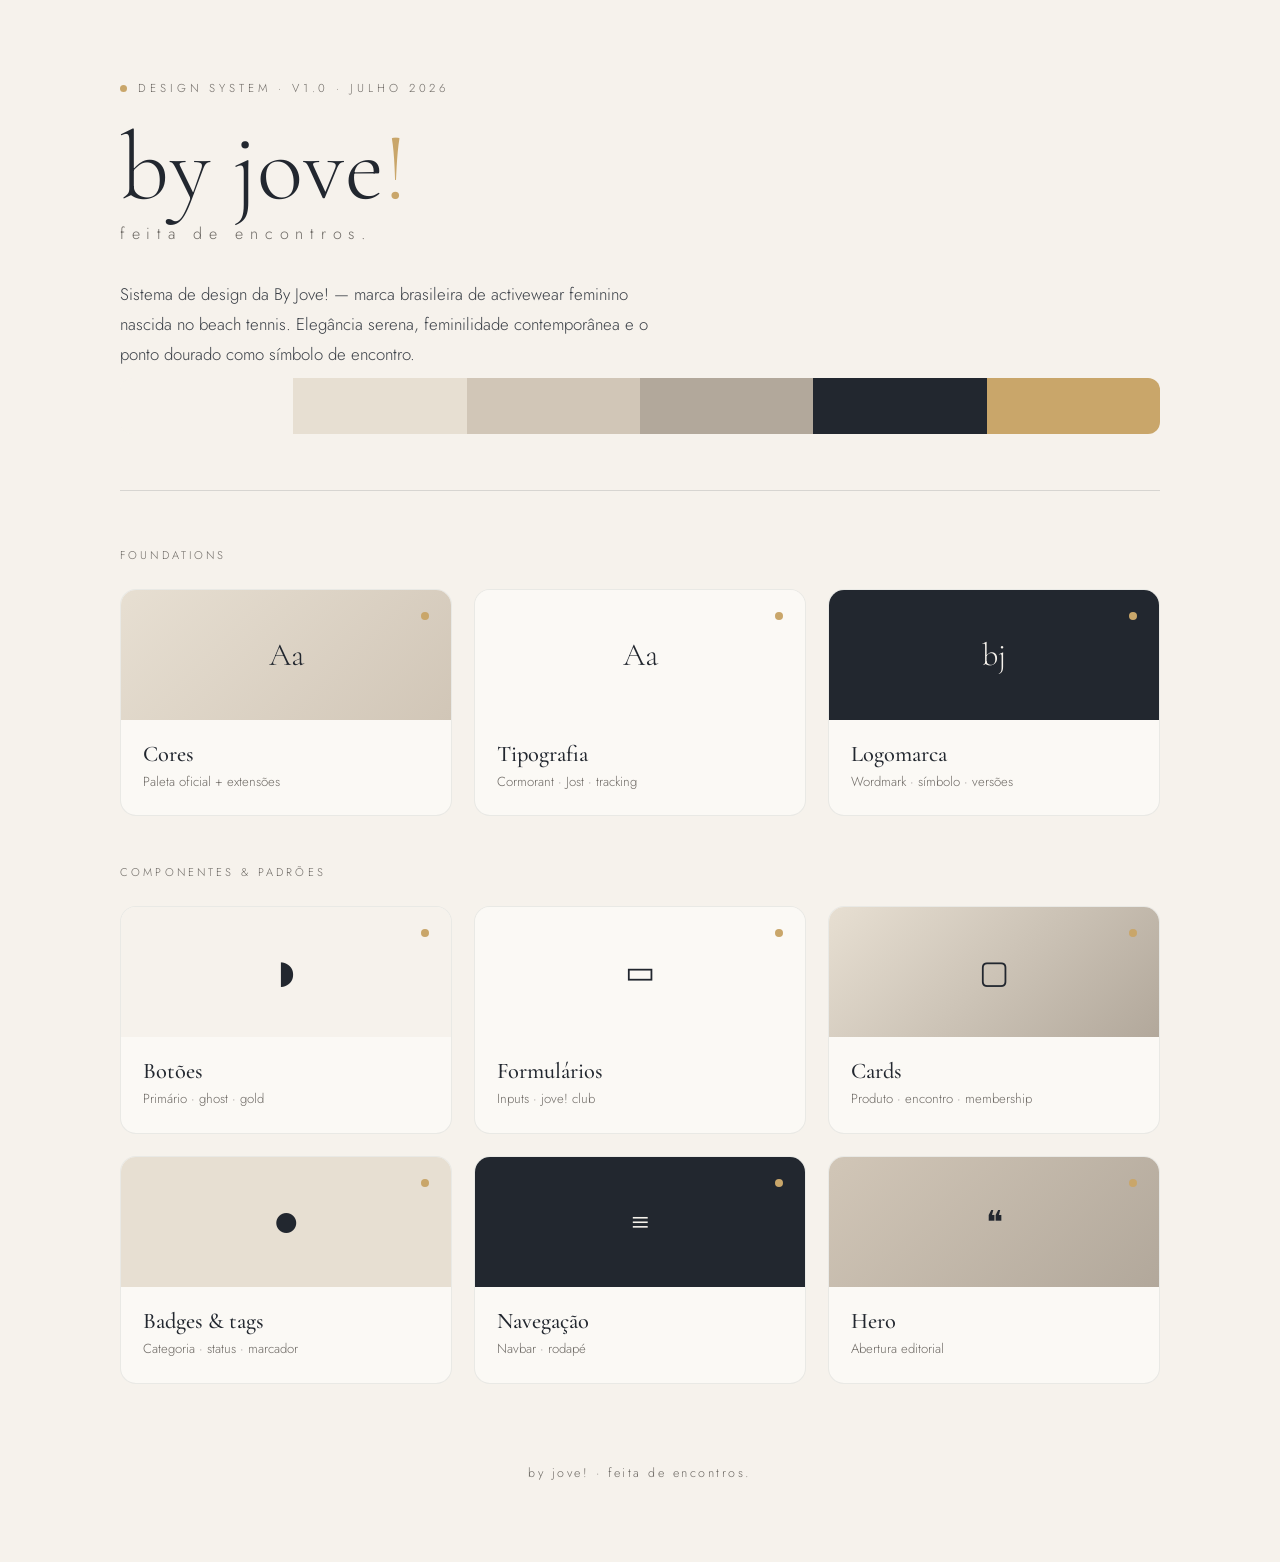
==== index.html @ b801fdae "Configura Design System da By Jove! Adiciona sistema de design completo baseado na plataforma estrat" ====
<!doctype html>
<html lang="pt-BR">
<head>
<meta charset="utf-8">
<meta name="viewport" content="width=device-width, initial-scale=1">
<title>By Jove! · Design System</title>
<style>
@import url('https://fonts.googleapis.com/css2?family=Cormorant+Garamond:wght@300;400;500;600&family=Jost:wght@300;400;500&display=swap');
:root{--offwhite:#F6F2EC;--areia:#E7DFD2;--taupe:#D1C6B7;--pedra:#B2A89B;--carvao:#22272F;--ouro:#C9A66A;--mineral:#6E6A65;
  --serif:"Cormorant Garamond",Georgia,serif;--sans:"Jost","Century Gothic",Arial,sans-serif;}
*{box-sizing:border-box;margin:0;padding:0}
body{background:var(--offwhite);color:var(--carvao);font-family:var(--sans);font-weight:300;-webkit-font-smoothing:antialiased}
.wrap{max-width:1120px;margin:0 auto;padding:80px 40px}
.eyebrow{font-size:.72rem;letter-spacing:.34em;text-transform:uppercase;color:var(--mineral);display:flex;align-items:center;gap:11px}
.eyebrow .dot{width:7px;height:7px;border-radius:50%;background:var(--ouro)}
.brand{font-family:var(--serif);font-weight:300;font-size:clamp(3.6rem,8vw,6rem);line-height:1;margin:24px 0 6px;position:relative}
.brand .dt{color:var(--ouro)}
.tagline{font-size:1rem;letter-spacing:.42em;text-transform:lowercase;color:var(--mineral)}
.lead{font-family:var(--sans);font-size:1.05rem;line-height:1.8;color:#3a3f46;max-width:560px;margin:34px 0 0}
.rule{height:1px;background:rgba(34,39,47,.14);margin:56px 0}
.sec-title{font-size:.7rem;letter-spacing:.28em;text-transform:uppercase;color:var(--mineral);margin-bottom:26px}
.grid{display:grid;grid-template-columns:repeat(3,1fr);gap:22px}
.tile{display:block;text-decoration:none;color:inherit;background:#FBF9F5;border:1px solid rgba(34,39,47,.08);border-radius:16px;overflow:hidden;transition:.28s}
.tile:hover{box-shadow:0 18px 48px -24px rgba(34,39,47,.35);transform:translateY(-3px)}
.tile .prev{height:130px;display:flex;align-items:center;justify-content:center;font-family:var(--serif);font-size:2rem;position:relative}
.tile .prev .dt{position:absolute;top:22px;right:22px;width:8px;height:8px;border-radius:50%;background:var(--ouro)}
.tile .body{padding:20px 22px 24px}
.tile h3{font-family:var(--serif);font-weight:500;font-size:1.4rem}
.tile p{font-size:.82rem;color:var(--mineral);margin-top:5px;line-height:1.5}
.palette{display:flex;gap:0;border-radius:12px;overflow:hidden;margin-top:8px}
.palette span{flex:1;height:56px}
footer{margin-top:80px;text-align:center;color:var(--mineral);font-size:.78rem;letter-spacing:.2em;text-transform:lowercase}
</style>
</head>
<body>
<div class="wrap">
  <div class="eyebrow"><span class="dot"></span>Design System · v1.0 · Julho 2026</div>
  <div class="brand">by jove<span class="dt">!</span></div>
  <div class="tagline">feita de encontros.</div>
  <p class="lead">Sistema de design da By Jove! — marca brasileira de activewear feminino nascida no beach tennis. Elegância serena, feminilidade contemporânea e o ponto dourado como símbolo de encontro.</p>

  <div class="palette">
    <span style="background:#F6F2EC"></span><span style="background:#E7DFD2"></span><span style="background:#D1C6B7"></span><span style="background:#B2A89B"></span><span style="background:#22272F"></span><span style="background:#C9A66A"></span>
  </div>

  <div class="rule"></div>

  <div class="sec-title">Foundations</div>
  <div class="grid">
    <a class="tile" href="design-system/foundations/colors.html"><div class="prev" style="background:linear-gradient(135deg,#E7DFD2,#D1C6B7)"><span class="dt"></span>Aa</div><div class="body"><h3>Cores</h3><p>Paleta oficial + extensões</p></div></a>
    <a class="tile" href="design-system/foundations/typography.html"><div class="prev" style="background:#FBF9F5"><span class="dt"></span>Aa</div><div class="body"><h3>Tipografia</h3><p>Cormorant · Jost · tracking</p></div></a>
    <a class="tile" href="design-system/foundations/logo.html"><div class="prev" style="background:#22272F;color:#F6F2EC"><span class="dt"></span>bj</div><div class="body"><h3>Logomarca</h3><p>Wordmark · símbolo · versões</p></div></a>
  </div>

  <div class="sec-title" style="margin-top:48px">Componentes &amp; padrões</div>
  <div class="grid">
    <a class="tile" href="design-system/components/buttons.html"><div class="prev" style="background:#F6F2EC"><span class="dt"></span>◗</div><div class="body"><h3>Botões</h3><p>Primário · ghost · gold</p></div></a>
    <a class="tile" href="design-system/components/forms.html"><div class="prev" style="background:#FBF9F5"><span class="dt"></span>▭</div><div class="body"><h3>Formulários</h3><p>Inputs · jove! club</p></div></a>
    <a class="tile" href="design-system/components/cards.html"><div class="prev" style="background:linear-gradient(135deg,#E7DFD2,#B2A89B)"><span class="dt"></span>▢</div><div class="body"><h3>Cards</h3><p>Produto · encontro · membership</p></div></a>
    <a class="tile" href="design-system/components/badges.html"><div class="prev" style="background:#E7DFD2"><span class="dt"></span>●</div><div class="body"><h3>Badges &amp; tags</h3><p>Categoria · status · marcador</p></div></a>
    <a class="tile" href="design-system/components/navigation.html"><div class="prev" style="background:#22272F;color:#F6F2EC"><span class="dt"></span>≡</div><div class="body"><h3>Navegação</h3><p>Navbar · rodapé</p></div></a>
    <a class="tile" href="design-system/components/hero.html"><div class="prev" style="background:linear-gradient(135deg,#D1C6B7,#B2A89B)"><span class="dt"></span>❝</div><div class="body"><h3>Hero</h3><p>Abertura editorial</p></div></a>
  </div>

  <footer>by jove! · feita de encontros.</footer>
</div>
</body>
</html>
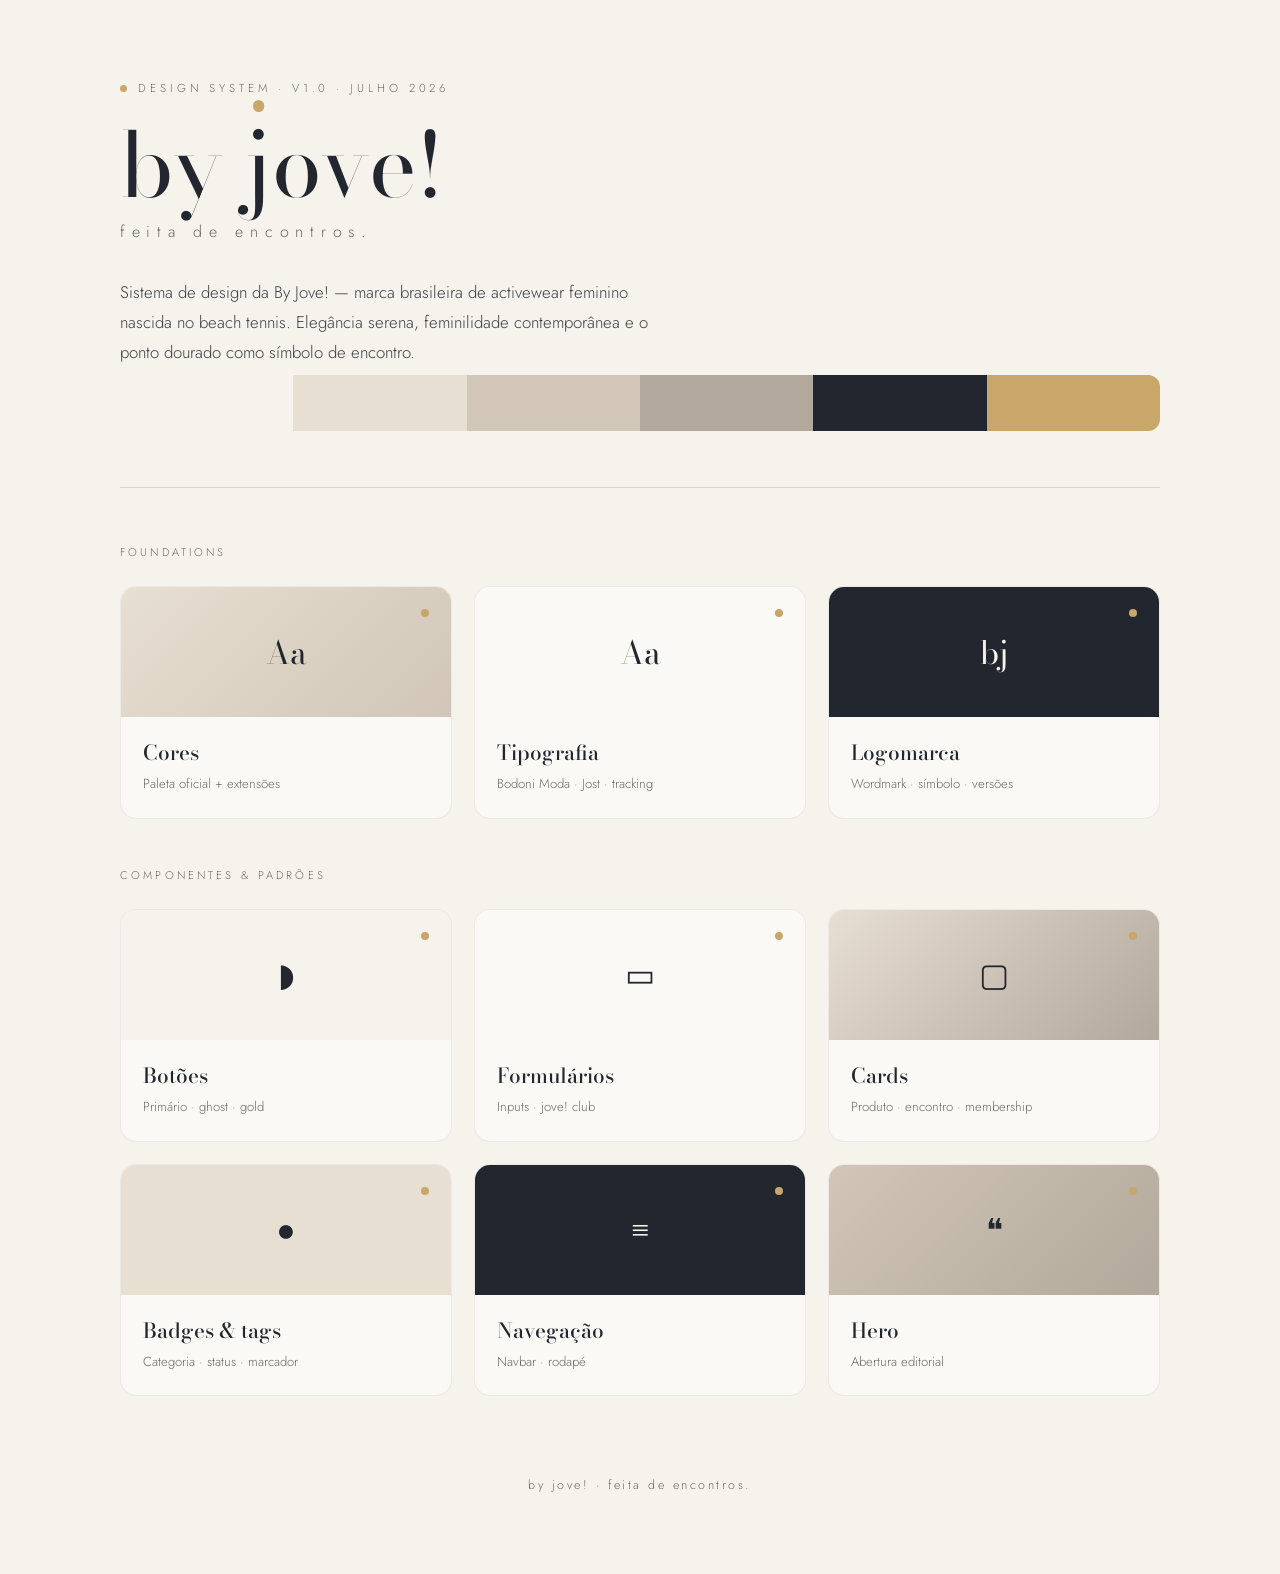
==== commit 6dfe0c39: "Fidelidade à marca: wordmark Bodoni Moda + ponto proprietário no "j" - Substitui a serifada de exibi" ====
--- a/index.html
+++ b/index.html
@@ -5,16 +5,18 @@
 <meta name="viewport" content="width=device-width, initial-scale=1">
 <title>By Jove! · Design System</title>
 <style>
-@import url('https://fonts.googleapis.com/css2?family=Cormorant+Garamond:wght@300;400;500;600&family=Jost:wght@300;400;500&display=swap');
+@import url('https://fonts.googleapis.com/css2?family=Bodoni+Moda:opsz,wght@6..96,400;6..96,500&family=Cormorant+Garamond:wght@300;400;500&family=Jost:wght@300;400;500&display=swap');
 :root{--offwhite:#F6F2EC;--areia:#E7DFD2;--taupe:#D1C6B7;--pedra:#B2A89B;--carvao:#22272F;--ouro:#C9A66A;--mineral:#6E6A65;
-  --serif:"Cormorant Garamond",Georgia,serif;--sans:"Jost","Century Gothic",Arial,sans-serif;}
+  --display:"Bodoni Moda",Didot,Georgia,serif;--serif:"Cormorant Garamond",Georgia,serif;--sans:"Jost","Century Gothic",Arial,sans-serif;}
 *{box-sizing:border-box;margin:0;padding:0}
 body{background:var(--offwhite);color:var(--carvao);font-family:var(--sans);font-weight:300;-webkit-font-smoothing:antialiased}
 .wrap{max-width:1120px;margin:0 auto;padding:80px 40px}
 .eyebrow{font-size:.72rem;letter-spacing:.34em;text-transform:uppercase;color:var(--mineral);display:flex;align-items:center;gap:11px}
 .eyebrow .dot{width:7px;height:7px;border-radius:50%;background:var(--ouro)}
-.brand{font-family:var(--serif);font-weight:300;font-size:clamp(3.6rem,8vw,6rem);line-height:1;margin:24px 0 6px;position:relative}
-.brand .dt{color:var(--ouro)}
+/* wordmark */
+.wm{font-family:var(--display);font-weight:400;font-size:clamp(3.4rem,8vw,5.6rem);line-height:1;letter-spacing:.005em;position:relative;display:inline-block;margin:24px 0 10px}
+.jw{position:relative;display:inline-block}
+.jw .tt{position:absolute;top:-.22em;left:50%;transform:translateX(-50%);width:.13em;height:.13em;border-radius:50%;background:var(--ouro)}
 .tagline{font-size:1rem;letter-spacing:.42em;text-transform:lowercase;color:var(--mineral)}
 .lead{font-family:var(--sans);font-size:1.05rem;line-height:1.8;color:#3a3f46;max-width:560px;margin:34px 0 0}
 .rule{height:1px;background:rgba(34,39,47,.14);margin:56px 0}
@@ -22,11 +24,11 @@
 .grid{display:grid;grid-template-columns:repeat(3,1fr);gap:22px}
 .tile{display:block;text-decoration:none;color:inherit;background:#FBF9F5;border:1px solid rgba(34,39,47,.08);border-radius:16px;overflow:hidden;transition:.28s}
 .tile:hover{box-shadow:0 18px 48px -24px rgba(34,39,47,.35);transform:translateY(-3px)}
-.tile .prev{height:130px;display:flex;align-items:center;justify-content:center;font-family:var(--serif);font-size:2rem;position:relative}
+.tile .prev{height:130px;display:flex;align-items:center;justify-content:center;font-family:var(--display);font-size:2rem;position:relative}
 .tile .prev .dt{position:absolute;top:22px;right:22px;width:8px;height:8px;border-radius:50%;background:var(--ouro)}
 .tile .body{padding:20px 22px 24px}
-.tile h3{font-family:var(--serif);font-weight:500;font-size:1.4rem}
-.tile p{font-size:.82rem;color:var(--mineral);margin-top:5px;line-height:1.5}
+.tile h3{font-family:var(--display);font-weight:500;font-size:1.3rem}
+.tile p{font-size:.82rem;color:var(--mineral);margin-top:6px;line-height:1.5}
 .palette{display:flex;gap:0;border-radius:12px;overflow:hidden;margin-top:8px}
 .palette span{flex:1;height:56px}
 footer{margin-top:80px;text-align:center;color:var(--mineral);font-size:.78rem;letter-spacing:.2em;text-transform:lowercase}
@@ -35,7 +37,7 @@
 <body>
 <div class="wrap">
   <div class="eyebrow"><span class="dot"></span>Design System · v1.0 · Julho 2026</div>
-  <div class="brand">by jove<span class="dt">!</span></div>
+  <div class="wm">by&nbsp;<span class="jw">j<span class="tt"></span></span>ove!</div>
   <div class="tagline">feita de encontros.</div>
   <p class="lead">Sistema de design da By Jove! — marca brasileira de activewear feminino nascida no beach tennis. Elegância serena, feminilidade contemporânea e o ponto dourado como símbolo de encontro.</p>
 
@@ -48,8 +50,8 @@
   <div class="sec-title">Foundations</div>
   <div class="grid">
     <a class="tile" href="design-system/foundations/colors.html"><div class="prev" style="background:linear-gradient(135deg,#E7DFD2,#D1C6B7)"><span class="dt"></span>Aa</div><div class="body"><h3>Cores</h3><p>Paleta oficial + extensões</p></div></a>
-    <a class="tile" href="design-system/foundations/typography.html"><div class="prev" style="background:#FBF9F5"><span class="dt"></span>Aa</div><div class="body"><h3>Tipografia</h3><p>Cormorant · Jost · tracking</p></div></a>
-    <a class="tile" href="design-system/foundations/logo.html"><div class="prev" style="background:#22272F;color:#F6F2EC"><span class="dt"></span>bj</div><div class="body"><h3>Logomarca</h3><p>Wordmark · símbolo · versões</p></div></a>
+    <a class="tile" href="design-system/foundations/typography.html"><div class="prev" style="background:#FBF9F5"><span class="dt"></span>Aa</div><div class="body"><h3>Tipografia</h3><p>Bodoni Moda · Jost · tracking</p></div></a>
+    <a class="tile" href="design-system/foundations/logo.html"><div class="prev" style="background:#22272F;color:#F6F2EC"><span class="dt"></span>b<span style="position:relative">j</span></div><div class="body"><h3>Logomarca</h3><p>Wordmark · símbolo · versões</p></div></a>
   </div>
 
   <div class="sec-title" style="margin-top:48px">Componentes &amp; padrões</div>
